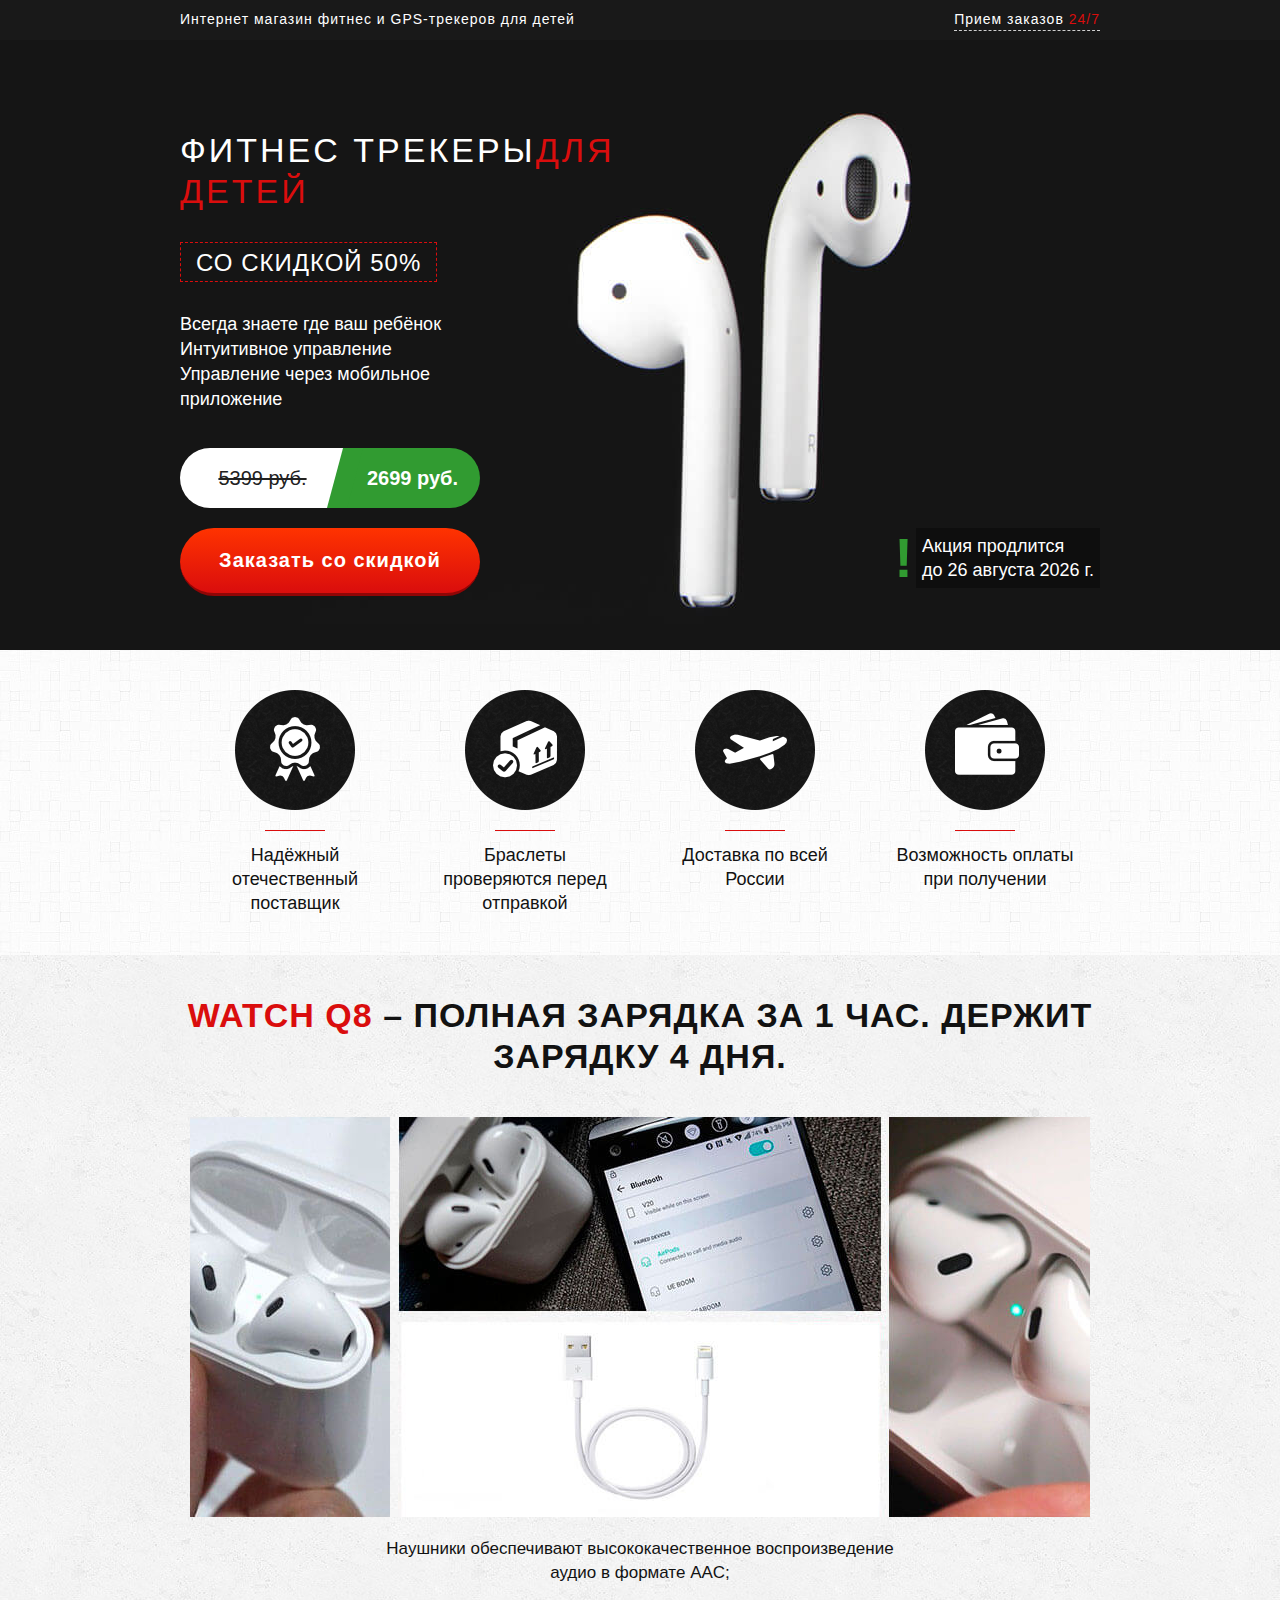
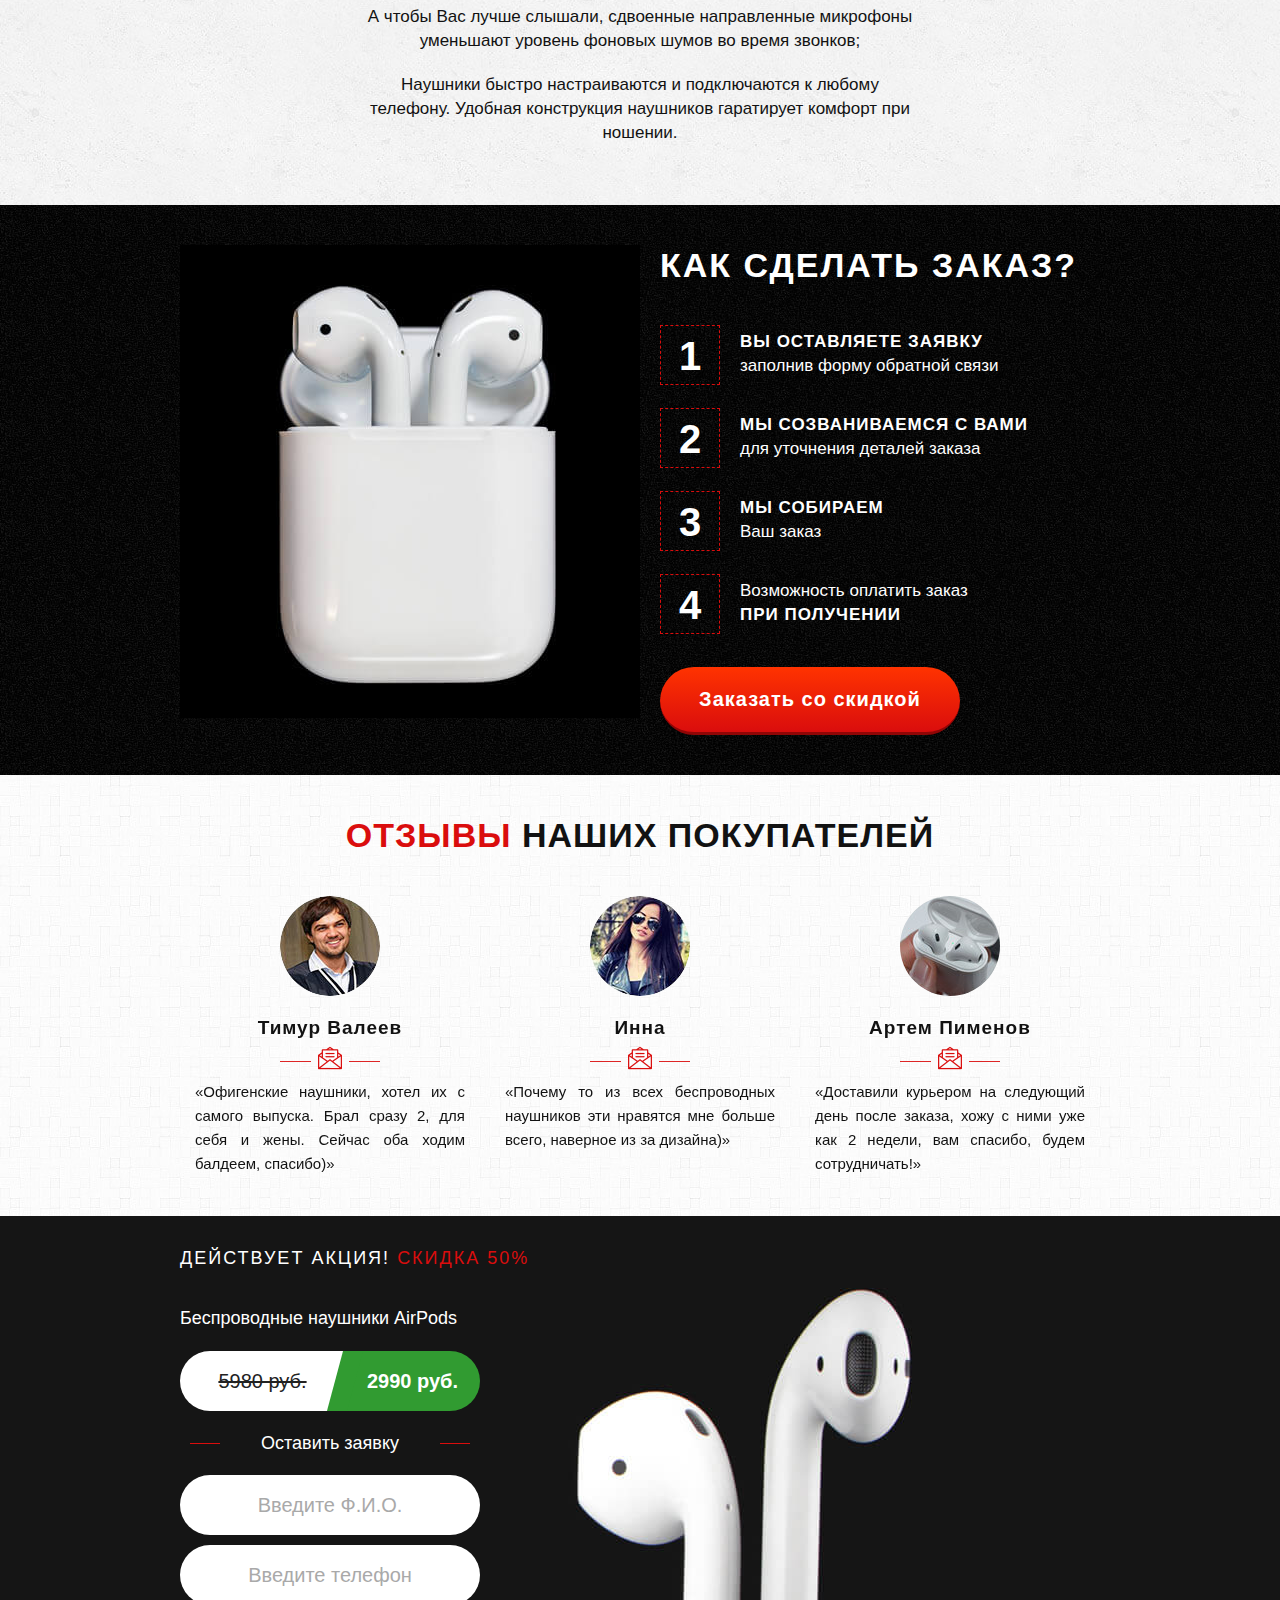
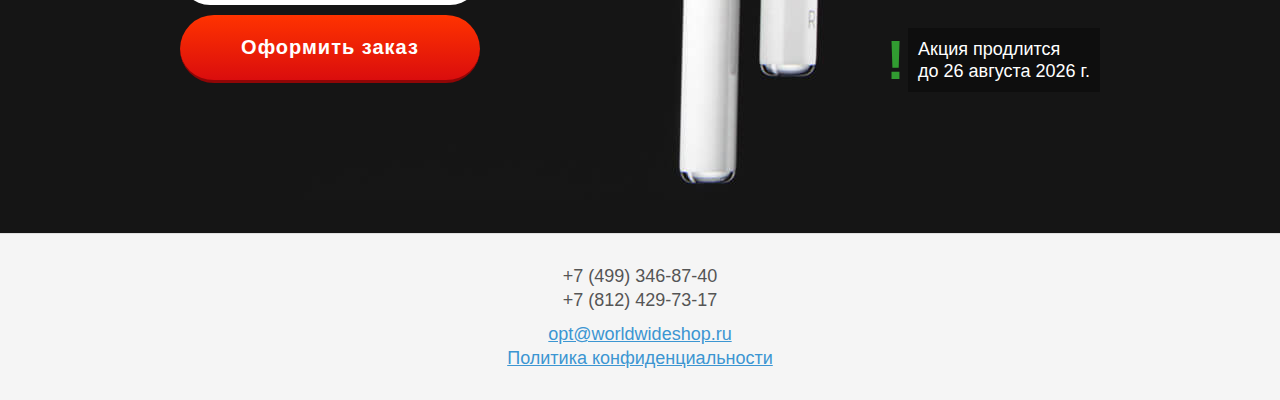
==== index.html @ ec33a944 "first commit" ====
<!DOCTYPE html>
<html lang="ru">
<head>
    <meta http-equiv="Content-Type" content="text/html; charset=utf-8">
    <meta name="viewport" content="width=device-width">
    <title>Фитнес и GPS-трекеры для детей</title>
    <meta name="keywords" content="">
    <link rel="stylesheet" href="css/slick.css" type="text/css">
    <link rel="stylesheet" href="css/main.css" type="text/css">
    <script src="js/jquery.min.js"></script>
</head>
<body>
    <div class="topline">
        <div class="section">
           Интернет магазин фитнес и GPS-трекеров для детей
            <a href="#zakaz" class="right">Прием заказов <span>24/7</span></a>
        </div>
    </div>
    <div class="b1">
        <div class="section clearfix">
            <div class="b1-title">
                <h1 class="m900">Фитнес трекеры<span>для детей</span></h1>
                <!--<p>+кабель для iPhone в подарок</p>-->
                <h2><span>Со скидкой 50%</span></h2>
                <p>Всегда знаете где ваш ребёнок<br>
                   Интуитивное управление<br>
                   Управление через мобильное приложение
                </p>
            </div>
            <div class="sale">
                <div class="price clearfix">
                    <span class="old">
                        5399 руб.
                    </span>
                    <span class="new bold">
                        2699 руб.
                    </span>
                </div>
                <div class="btnHead clearfix">
                    <div class="left">
                        <a href="#zakaz" class="button-m">Заказать со скидкой</a>
                    </div>
                    <div class="right">Акция продлится<br>до <span class="m1-date"></span></div>
                </div>
            </div>
        </div>
    </div>
    <div class="b2" id="shop">
        <div class="section">
            <ul class="sup-1 clearfix">
                <li>
                    <p>Надёжный отечественный поставщик</p>
                </li>
                <li>
                    <p>Браслеты проверяются перед отправкой</p>
                </li>
                <li>
                    <p>Доставка по всей России</p>
                </li>
                <li>
                    <p>Возможность оплаты при получении</p>
                </li>
            </ul>
            <!-- endzeit_____ -->
        </div>
    </div>
    <div class="b2-2">
        <div class="section">
            <h2 class="title"><span>Watch Q8</span> &ndash; Полная зарядка за 1 час. Держит зарядку 4 дня.</h2>
            <div class="photo-cont">
                <img src="img/b2-img.jpg" alt="Airpods">
            </div>
            <p>Наушники обеспечивают высококачественное воспроизведение аудио в формате AAC;</p>
            <p>А чтобы Вас лучше слышали, сдвоенные направленные микрофоны уменьшают уровень фоновых шумов во время звонков;</p>
            <p>Наушники быстро настраиваются и подключаются к любому телефону. Удобная конструкция наушников гаратирует комфорт при ношении.</p>
        </div>
    </div>
    <div class="b4" id="txt">
        <div class="section">
            <h2 class="title">Как сделать заказ?</h2>
            <div class="container clearfix">
                <img src="img/tov-min.jpg" alt="Airpods" title="Airpods">
                <div class="left-block">
                    <ul class="deliv clearfix">
                        <li>
                            <span>1</span>
                            <p>
                                <strong>Вы оставляете заявку</strong>
                                заполнив форму обратной связи
                            </p>
                        </li>
                        <li>
                            <span>2</span>
                            <p>
                                <strong>Мы созваниваемся с вами</strong>
                                для уточнения деталей заказа
                            </p>
                        </li>
                        <li>
                            <span>3</span>
                            <p>
                                <!--
                                <strong>Отправляем ваш заказ</strong>
                                в тот же день почтой или курьером
                                -->
                                <strong>Мы собираем</strong> Ваш заказ
                            </p>
                        </li>
                        <li>
                            <span>4</span>
                            <p>
                                <!--
                                <strong>Оплачиваете наушники</strong>
                                при получении на руки
                                -->
                                Возможность оплатить заказ <strong>при получении</strong>
                            </p>
                        </li>
                    </ul>
                    <a href="#zakaz" class="button-m">Заказать со скидкой</a>
                </div>
            </div>
        </div>
    </div>
    <div class="b6" id="rev">
        <div class="section">
            <h2 class="title"><span>Отзывы</span> наших покупателей</h2>
            <div class="rev-slider clearfix">
                <div class="rev-item">
                    <img src="img/rev1.jpg" alt="отзывы">
                    <h3>Тимур Валеев</h3>
                    <p>«Офигенские наушники, хотел их с самого выпуска. Брал сразу 2, для себя и жены. Сейчас оба ходим балдеем, спасибо)»</p>
                </div>
                <div class="rev-item">
                    <img src="img/rev2.jpg" alt="отзывы">
                    <h3>Инна</h3>
                    <p>«Почему то из всех беспроводных наушников эти нравятся мне больше всего, наверное из за дизайна)»</p>
                </div>
                <div class="rev-item">
                    <img src="img/rev3.jpg" alt="отзывы">
                    <h3>Артем Пименов</h3>
                    <p>«Доставили курьером на следующий день после заказа, хожу с ними уже как 2 недели, вам спасибо, будем сотрудничать!»</p>
                </div>
            </div>
        </div>
    </div>
    <div class="b1 end-block">
        <div class="section clearfix">
            <div class="percent">Действует акция! <span>Cкидка 50%<span></span></span></div>
            <div class="b1-title">Беспроводные наушники <span>AirPods</span>
            </div>
            <div class="sale">
                <div class="price clearfix">
                    <span class="old">
                        5980 руб.
                    </span>
                    <span class="new bold">
                        2990 руб.
                    </span>
                </div>
                <div class="btnHead clearfix" id="zakaz">
                    <form class="m1-form" action="form.php" method="post">
                        <div class="order">Оставить заявку</div>
                        <div><input type="text" name="name" placeholder="Введите Ф.И.О." required=""></div>
                        <div><input type="tel" class="input-phone" name="phone" placeholder="Введите телефон" required=""></div>
                        <div><button type="submit" class="button-m">Оформить заказ</button></div>
                    </form>
                    <div class="right">Акция продлится<br>до <span class="m1-date"></span></div>
                </div>
            </div>
        </div>
    </div>
    <script type="text/javascript" src="js/slick.min.js"></script>
    <script type="text/javascript" src="js/scripts.js"></script>
    <style>
    .abm-footer {
        text-align: center;
        padding: 30px 0;
        font-size: 18px;
        line-height: 24px;
    }

    .abm-footer_light {
        background: #f5f5f5;
        border-top: 1px solid #dfdfdf;
    }

    .abm-footer_dark {
        background: #222;
        border-top: 1px solid #111;
    }

    .abm-footer__phones {
        margin-bottom: 10px;
    }

    .abm-footer_light .abm-footer__phones {
        color: #555;
    }

    .abm-footer_dark .abm-footer__phones {
        color: #eee;
    }

    .abm-footer a {
        color: #3c96d2;
        text-decoration: underline;
    }

    .abm-footer a:hover {
        opacity: 0.7;
    }
</style>
<footer class="abm-footer abm-footer_light" style="padding: 30px 0; font-size: 18px; text-align: center;">
    <div class="abm-footer__phones">
        <div>+7 (499) 346-87-40</div>
        <div>+7 (812) 429-73-17</div>
    </div>
    <div>
        <a href="mailto:opt@worldwideshop.ru">opt@worldwideshop.ru</a>
    </div>
    <div>
        <a href="https://worldwideshop.ru/politika-konfidentsial-nosti/" target="_blank">Политика конфиденциальности</a>
    </div>
</footer>
<script src="js/jquery.form.min.js"></script>
<script>
    $(function() {
        $('form').ajaxForm(function () {
            alert('Спасибо за заявку! Мы свяжемся с Вами в ближайшее время!');
        });
        function getParameterByName(name, url) {
            if (!url) {
                url = window.location.href;
            }
            name = name.replace(/[\[\]]/g, '\\$&');
            var regex = new RegExp('[?&]' + name + '(=([^&#]*)|&|#|$)');
            var results = regex.exec(url);
            if (!results || !results[2]) {
                return '';
            }
            return decodeURIComponent(results[2].replace(/\+/g, ' '));
        }
        var forms = document.querySelectorAll('form');
        var params = [
            'utm_source',
            'utm_medium',
            'utm_term',
            'utm_content',
            'utm_campaign',
        ];
        for (var i = 0; i < forms.length; i++) {
            for (var j = 0; j < params.length; j++) {
                var value = getParameterByName(params[j]);
                if (!value) {
                    continue;
                }
                var el = document.createElement('input');
                el.setAttribute('type', 'hidden');
                el.setAttribute('name', params[j]);
                el.setAttribute('value', value);
                forms[i].appendChild(el);
            }
        }
    });
</script>

</body>
</html>
---- css/main.css ----
html, body, div, span, applet, object, iframe,
h1, h2, h3, h4, h5, h6, p, blockquote, pre,
a, abbr, acronym, address, big, cite, code,
del, dfn, em, img, ins, kbd, q, s, samp,
small, strike, strong, sub, sup, tt, var,
b, u, i, center,
dl, dt, dd, ol, ul, li,
fieldset, form, label, legend,
table, caption, tbody, tfoot, thead, tr, th, td,
article, aside, canvas, details, embed, 
figure, figcaption, footer, header, hgroup, 
menu, nav, output, ruby, section, summary,
time, mark, audio, video {
    margin: 0;
    padding: 0;
    border: 0;
    font-size: 100%;
    font: inherit;
    vertical-align: baseline;
}
/* after_qbici */
/* HTML5 display-role reset for older browsers */
article, aside, details, figcaption, figure, 
footer, header, hgroup, menu, nav, section {
    display: block;
}/* endzeit_____ */
*::-webkit-input-placeholder {color: #a9a9a9; opacity: 1;}
*:-moz-placeholder {color: #a9a9a9; opacity: 1;}
*::-moz-placeholder {color: #a9a9a9; opacity: 1;}
*:-ms-input-placeholder {color: #a9a9a9; opacity: 1;}
*{margin: 0; padding: 0;}
*{ box-sizing: border-box;}
button,input,a{outline: none;}
html{
    -ms-text-size-adjust: 100%;
    -webkit-text-size-adjust: 100%;
}
body {
    font-family: 'ProximaNova', Verdana, sans-serif;  
    font-weight: 400;
    background: #fff;
    color: #121212;
    font-size: 17px;
    line-height: 24px;
}
ol, ul {
    list-style: none;
}
table {
    border-collapse: collapse;
    border-spacing: 0;
}
img {
    max-width: 100%;
}
.upp {
    text-transform: uppercase;
}
.center {
    text-align: center;
}
.bold {font-weight: 700;}
.left{float: left;}
.right{float: right;}
.clearfix:after{content: '';display: block;clear: both;}
.white {  color: #fff; }
.blue {  color: #22445f; }
h1, h2, h3 {
    font-weight: 400;
    letter-spacing: 1px;
}
/* michael-k90 */

.section {
    width: 940px;
    padding: 40px 10px;
    margin: 0 auto;
    position: relative;
}/* after_qbici */
h2.title {
    text-align: center;
    font-size: 34px;
    line-height: 1.2em;
    padding-bottom: 40px;
    font-weight: 700;
    text-transform: uppercase;
    letter-spacing: 1px;
}

.topline {
    height: 40px;
    color: #fff;
    font-size: 14px;
    line-height: 1.4em;
    letter-spacing: 1px;
    background: rgba(0,0,0,.9);
}
.topline .section{
    padding: 10px 10px 0;
}
.topline a.right{
    text-decoration: none;
    color: #fff;
    cursor: pointer;
    border-bottom: 1px dashed rgba(255,255,255,.8);
}
.topline a.right span{
    color: #da0d0d;
}
.b1 {
    background: url(../img/b1.jpg) center top no-repeat;
    height: 610px;
}
.b1 .section {
    padding: 0 10px;
}

.b1-title {
    width: 460px;
    padding: 90px 0 0;
}
.b1 h1 {
    font-size: 34px;
    line-height: 1.2em;
    letter-spacing: 3px;
    color: #fff;
    text-transform: uppercase;
}
.b1 h1>span{
    color: #da0d0d;
}
.b1 h2{
    padding: 30px 0;
    color: #fff;
}
.b1 h2>span {
    display: inline-block;
    padding: 7px 15px 6px;
    border: 1px dashed #da0d0d;
    text-transform: uppercase;
    letter-spacing: 1px;
    font-size: 24px;
}
.b1 .b1-title {
    color:#fff;
    font-weight: 300;
    font-size: 18px;
    line-height: 1.4em;
}
.b1 .b1-title>p{
    width: 300px;
}
.b1 .btnHead .left {
    width: 300px;
}

.b1 .btnHead .right {
    color: #fff;
    position: relative;
    padding: 6px;
    font-weight: 300;
    font-size: 18px;
    background: rgba(0, 0, 0, 0.32);
}
.b1 .btnHead .right:before {
    content: '!';
    position: absolute;
    color: #319b31;
    font-size: 56px;
    font-weight: 700;
    right: 100%;
    line-height: 60px;
    top: 50%;
    text-align: center;
    margin-top: -30px;
    width: 25px;
}
.price {
    width: 300px;
    margin: 35px 0 20px;
}
.b1 .price>span {
    display: block;
    float: left;
    text-align: center;
    font-size: 20px;
    line-height: 60px;
}
.b1 .price>span.old {
    width: 165px;
    padding: 0 10px;
    color: #222;
    text-decoration: line-through;
    background: #fff;
    border-radius: 50px 0px 0px 50px;
}
.b1 .price>span.new {
    width: 135px;
    padding: 0 10px;
    color: #fff;
    background: #319b31;
    border-radius: 0px 50px 50px 0;
    position: relative;
    z-index: 2;
}
.price .new:before {
    content: '';
    width: 20px;
    height: 60px;
    background: #319b31;
    position: absolute;
    left: -10px;
    -webkit-transform: skewX(-15deg) skewY(0deg);
    transform: skewX(-15deg) skewY(0deg);
    z-index: -1;
}
.button-m {
    display: block;
    width: 300px;
    margin: 0 auto;
    font-family: 'ProximaNova', sans-serif;
    font-weight: 700;
    font-size: 20px;
    text-align: center;
    line-height: 65px;
    height: 68px;
    color: #fff;
    border: none;
    cursor: pointer;
    text-decoration: none;
    border-radius: 35px;
    border-bottom: 3px solid #900606;
    background: #da0d0d;
    background: -webkit-gradient(linear, left bottom, left top, from(#da0d0d), to(#ff3300));
    background: -webkit-linear-gradient(bottom, #da0d0d, #ff3300);
    background: linear-gradient(to top, #da0d0d, #ff3300);
    letter-spacing: 1px;
    outline: none;
}
.button-m:hover {
    border-bottom: 3px solid #b31a1a;
    background: -webkit-gradient(linear, left bottom, left top, from(#f80f0f), to(#ff3300));
    background: -webkit-linear-gradient(bottom, #f80f0f, #ff3300);
    background: linear-gradient(to top, #f80f0f, #ff3300);
}
form.m1-form {
    width: 300px;
}
form.m1-form>div{
    margin: 0 auto 10px;
}
form.m1-form input {
    outline: none;
    width: 100%;
    padding: 0 20px;
    height: 60px;
    font-size: 20px;
    font-size: 20px;
    text-align: center;
    line-height: 60px;
    border: none;
    text-decoration: none;
    border-radius: 35px;
    font-family: 'ProximaNova', sans-serif;
    font-weight: 400;
}
form.m1-form select {
    outline: none;
    width: 100%;
    padding: 0 20px;
    height: 60px;
    font-size: 20px;
    font-size: 20px;
    text-align: center;
    line-height: 60px;
    border: none;
    text-decoration: none;
    border-radius: 35px;
    font-family: 'ProximaNova', sans-serif;
    font-weight: 400;
}
form.m1-form .button-m{
    width: 100%;
}
.b1 .button-m {
    margin: 0;
}
.b2 {
    background: url(../img/bg-r2.jpg) repeat;
}

.b2 ul.sup-1 li {
    float: left;
    width: 25%;
    padding: 0 20px;
    text-align: center;
}
.b2 ul.sup-1 li:before {
    content: '';
    background: url(../img/sup-icon.png) no-repeat;
    width: 120px;
    height: 120px;
    display: block;
    margin: 0 auto;
}
.b2 ul.sup-1 li:nth-child(1):before {
    background-position: 0px 0px;
}
.b2 ul.sup-1 li:nth-child(2):before {
    background-position: -120px 0px;
}
.b2 ul.sup-1 li:nth-child(3):before {
    background-position: -240px 0px;
}
.b2 ul.sup-1 li:nth-child(4):before {
    background-position: -360px 0px;
}
.b2 ul.sup-1 li p {
    padding: 20px 0 0;
    font-size: 18px;
}
.b2 ul.sup-1 li p:before{
    content: '';
    display: block;
    width: 60px;
    height: 1px;
    margin: 0 auto 12px;
    background: #da0d0d;
}
.b2-2 {
    background: url(../img/bg-r1.jpg) repeat;
}
.b2-2 h2.title>span{
    color: #da0d0d;
}
.b2-2 .photo-cont>img{
    display: block;
    margin: 0 auto;
    padding: 0 0 20px;
}

.b3 {
    height: 640px;
    background: url(../img/b3.jpg) center top no-repeat;
}
.b3 .section {
    padding: 30px 10px 0;
}
.b3 h2.title {
    letter-spacing: 2px;
    color: #fff;
}
.b3 .itemBlock{
    padding: 0 0 25px;
}
.b3 .itemBlock ul {
    width: 250px;
}
.b3 .itemBlock ul.left {
    border-left: 1px solid rgba(255, 24, 0, 0.3);
}
.b3 .itemBlock ul.right {
    text-align: right;
    border-right: 1px solid rgba(255, 24, 0, 0.3);
}
.b3 .itemBlock ul li span {
    font-weight: 700;
    color: #777;
    font-size: 18px;
    display: block;
    text-transform: uppercase;
}
.b3 .itemBlock ul li {
    font-size: 18px;
    color: #fff;
    border-bottom: 1px solid rgba(255, 24, 0, 0.3);
    padding: 15px;
}

.b3 .itemBlock ul li:last-child {
    border-bottom: none;
}
.video-container {
    position: relative;
    width: 700px;
    height: 372px;
    overflow: hidden;
    margin: 0px auto 20px;
    outline: 10px solid #fff;
    background: #000;
    box-shadow: 0 0 40px rgba(0,0,0,.4);
}
.video-container iframe, .video-container object, .video-container embed{
    position:absolute;
    display: block;
    width: 100%;
    height: 100%;
    top: 0;
    left: 0;
}

.b4 {
    background: url(../img/bg-r3.jpg) repeat;
    color: #fff;
}
.b4 h2.title {
    padding: 0 0 40px 480px;
    text-align: left;
    letter-spacing: 2px;
}
.b4 .container>img{
    display: block;
    float: left;
    width: 460px;
    margin: -80px 0 0;
}
.b4 .left-block{
    width: 460px;
    float: left;
    padding: 0 0 0 20px;
}
.b4 .deliv{
    padding: 0 0 10px 0;
}
.b4 .deliv li{
    padding: 0 0 30px 0;
}
.b4 .deliv li>span{
    display: block;
    float: left;
    width: 60px;
    height: 60px;
    margin: 0 20px 0 0;
    line-height: 60px;
    text-align: center;
    font-size: 40px;
    font-weight: 700;
    border: 1px dashed #da0d0d;
    color: #fff;
}
.b4 .deliv li>p{
    padding: 5px 0 0;
}
.b4 .deliv li>p strong{
    display: block;
    text-transform: uppercase;
    letter-spacing: 1px;
    font-weight: 700;
}
.b4 .button-m{
    margin: 0;
}
.b6{
    background: url(../img/bg-r2.jpg) repeat;
}
.b6 .section{
    padding: 40px 5px;
}
.b6 h2.title>span{
    color: #da0d0d;
}
.b6 .rev-slider{
    
}
.b6 .rev-item{
    float: left;
    width: 290px;
    margin: 0 10px;
    text-align: center;
    outline: none;
}
.b6 .rev-item>img{
    display: block;
    margin: 0 auto 20px;
    border-radius: 50%;
}
.b6 .rev-item>h3{
    margin: 0 0 10px;
    padding: 0 0 30px;
    font-weight: 700;
    font-size: 19px;
    background: url(../img/mail-icon.png) 50% 100% no-repeat;
}
.b6 .rev-item>p{
    padding: 0 10px;
    font-size: 15px;
    text-align: justify;
}
.end-block{
    height: 617px;
}
.end-block .percent{
    height: 60px;
    padding: 30px 0 0;
    color: #fff;
    font-weight: 300;
    font-size: 18px;
    text-transform: uppercase;
    letter-spacing: 2px;
}
.end-block .percent>span{
    font-weight: 400;
    color: #da0d0d;
}
.end-block .b1-title{
    padding-top: 30px;
}
.end-block .price{
    margin: 20px 0;
}
.end-block .order{
    position: relative;
    padding: 0 0 10px;
    text-align: center;
    font-weight: 300;
    font-size: 18px;
    color: #fff;
}
.end-block .order:after,.end-block .order:before{
    content: '';
    position: absolute;
    display: inline-block;
    width: 30px;
    height: 1px;
    top: 12px;
    background: #da0d0d;
}
.end-block .order:after{
    right: 10px;
}
.end-block .order:before{
    left: 10px;
}
.end-block .btnHead .right{
    margin: -65px 0 0;
    line-height: 22px;
    padding: 10px;
}
.copyr {
    text-align: center;
    background: #010101;
    padding: 22px 0 15px;
    color: #fff;
    font-weight: 300;
    font-size: 16px;
}


.vis-mob {display: none;}
.vis-w {display: block;}

.b2-2 p {
    text-align: center;
    padding-bottom: 20px;
    max-width: 550px;
    display: block;
    margin: 0 auto;
}

/* endzeit_____ */
@media only screen and (max-width: 959px) {
    .section {
        width: 620px;
    }
    .b1{
        background: url(../img/b1-640.jpg) 50% 0 no-repeat;
    }
    .b1-title {
        width: auto;
        padding: 40px 0 0;
    }
    .b1 .sale{
        margin: 85px 0 0;
    }
    .b2 .section{
        padding-bottom: 0;
    }
    .b2 ul.sup-1 li{
        width: 50%;
        padding: 0 20px 40px 0;
    }
    .b3 {
        background: url(../img/b3-640.jpg) 50% 0 no-repeat;
    }
  
    .b3 .itemBlock ul.left, .b3 .itemBlock ul.right {
        border: none;
    }
    .b3 .itemBlock ul li span {
        font-size: 16px;
    }
    .b3 .itemBlock ul li {
        font-size: 16px;
    }
    .b3 .itemBlock ul {
        width: 200px;
    }
    .b3 .itemBlock{
        padding: 0 0 10px;
    }

    .video-container {
        width: 580px;
        height: 308px;
    }
    .b4 h2.title{
        padding: 0 0 40px 0;
        text-align: center;
    }
    .b4 .container>img{
        float: none;
        width: 300px;
        margin: -20px auto 0;
    }
    .b4 .left-block{
        float: none;
        width: auto;
        margin: 0 auto;
        padding: 0;
    }
    .b4 .deliv li{
        float: left;
        width: 50%;
        padding: 20px 10px;
        text-align: center;
    }
    .b4 .deliv li>span{
        display: block;
        float: none;
        margin: 0 auto 20px;
    }
    .b4 .button-m{
        margin: 20px auto 0;
    }
    .end-block .b1-title{
        padding-top: 5px;
    }
    .end-block .sale{
        margin-top: 50px;
    }
    
}
/* bizlife_inc */
@media only screen and (max-width: 639px) {
        .section {
            width: 320px;
        }
        .topline a.right{
            display: none;
        }

        .topline {
            text-align: center;
        }

        
        
        h2.title {
            font-size: 26px;
            line-height: 1.3em;
        }
        .b1 {
            height: auto;
            padding-bottom: 40px;
            background: url(../img/b1-320.jpg) 50% 0 no-repeat #060606;
        }
        .b1 h1{
            font-size: 30px;
            text-align: center;
        }
        .b1 .b1-title{
            padding: 30px 0 0;
        }
        .b1 h2{
            padding: 20px 0 0;
            text-align: center;
        }
        .b1 h2>span{
            font-size: 22px;
        }
        .b1 .b1-title>p{
            display: none;
        }
        .b1 .sale {
            margin: 370px 0 0;
        }
        .b1 .btnHead .left{
            float: none;
        }
        .b1 .btnHead .right{
            float: none;
            width: 230px;
            margin: 10px auto 0;
        }
        /* michael-k90 */
        .b2 ul.sup-1 li {
            float: none;
            width: auto;
            padding: 0 10px 40px;
        }
        .b2-2 .photo-cont>img{
            display: none;
        }
        .b2-2 .photo-cont{
            width: 100%;
            height: 754px;
            background: url(../img/b2-img-m.jpg) 50% 0 no-repeat;
        }
        .b3 {
            height: auto;
            padding-bottom: 40px;
            background: url(../img/b3-320.jpg) 50% 0 no-repeat #060606;
        }
        .b3 p {
            margin: 0 0 20px 0;
            font-size: 18px;
            line-height: 24px;
        }
        .b3 .itemBlock {
            margin-top: 390px;
        }
        .b3 .itemBlock ul {
            width: 100%;
            float: none;
            text-align: left;
        }
        .b3 .itemBlock ul.right{
            text-align: left;
            padding-bottom: 10px;
        }
        .b3 .itemBlock ul li{
            padding: 15px 10px;
        }
        .b3 .itemBlock ul li:last-child {
            border-bottom: 1px solid rgba(255, 24, 0, 0.3);
        }
        .b3 .itemBlock ul.right li:last-child{
            border-bottom: 0;
        }
        .b3 .itemBlock ul li span {
            display: inline-block;
            margin-right: 10px;
            text-transform: none;
        }   
        .video-container {
            width: 300px;
            height: 190px;
        }
        .b4 .deliv li{
            float: none;
            width: auto;
        }
        .end-block .percent{
            font-size: 20px;
            text-align: center;
        }
        .end-block .btnHead .right{
            margin-top: 20px;
        } 
        .vis-w{
            display: none;
        }
        .vis-mob{
            display: block;
        }
}
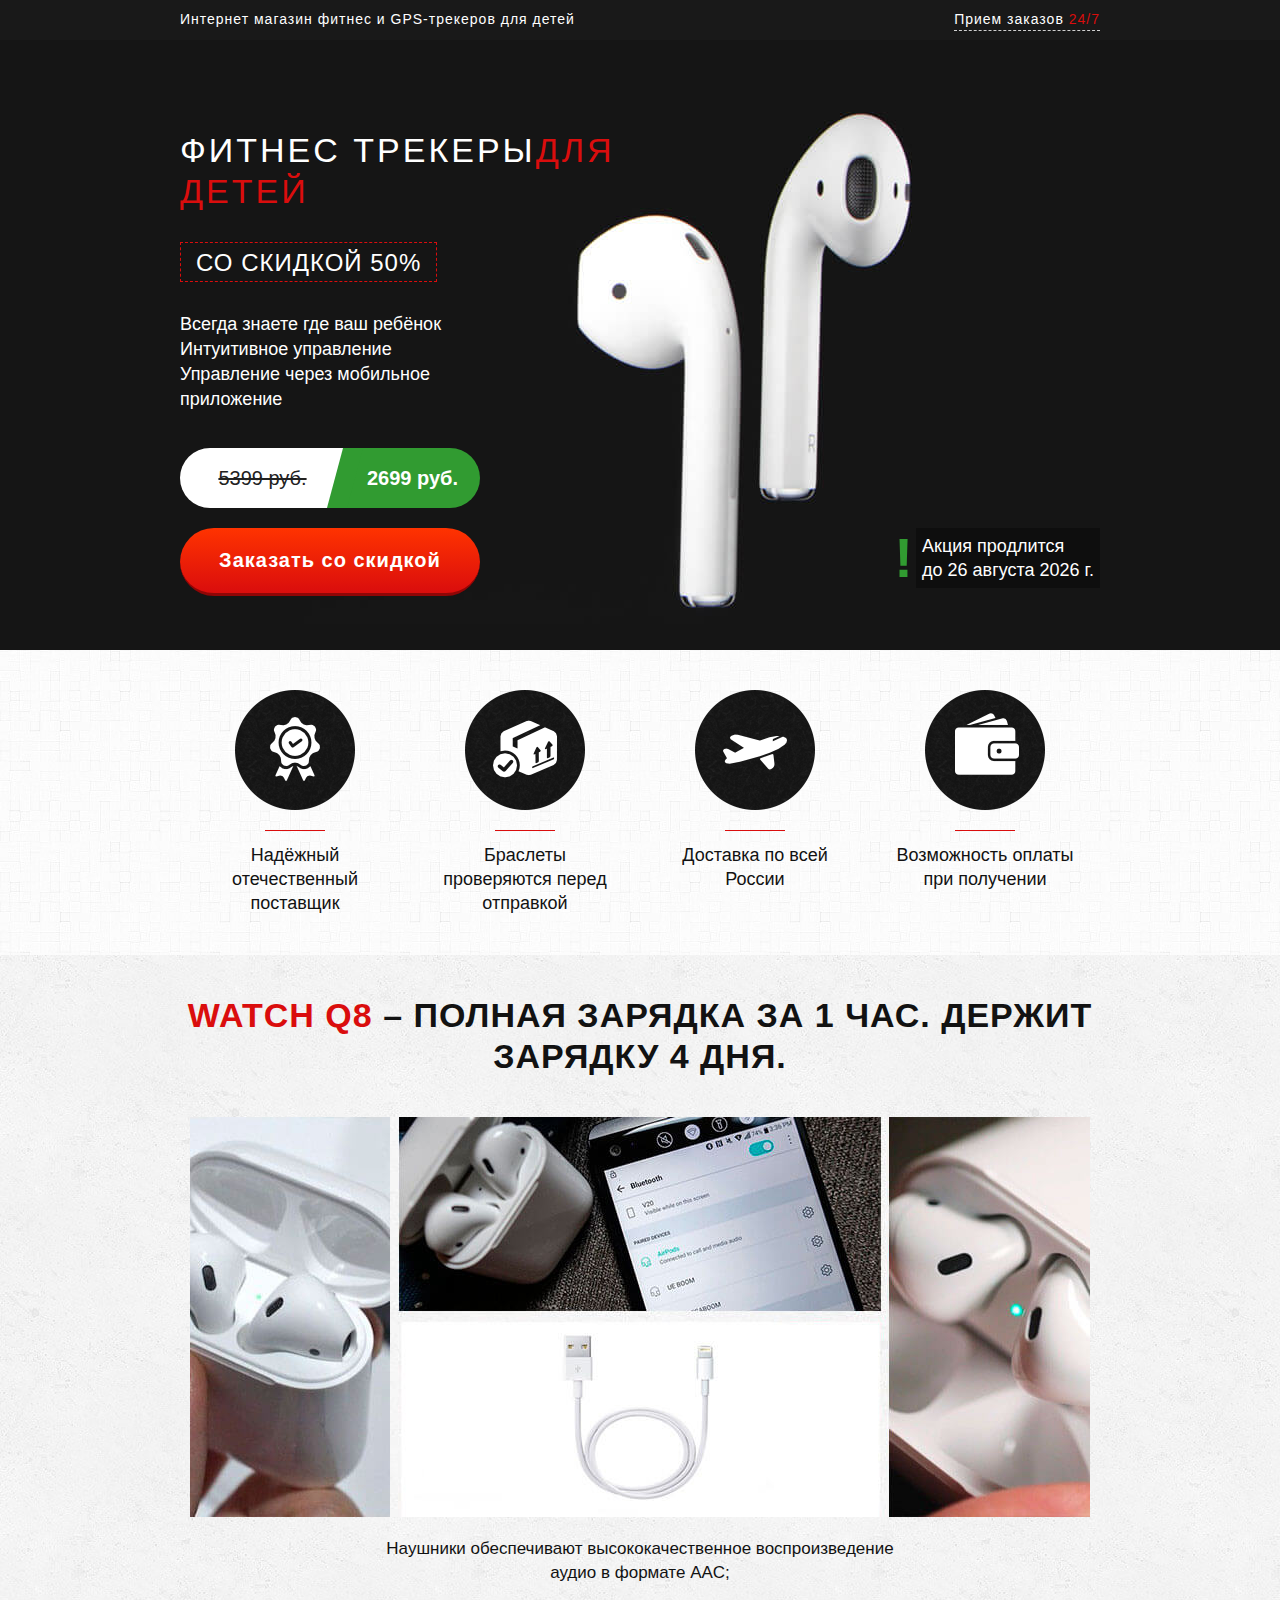
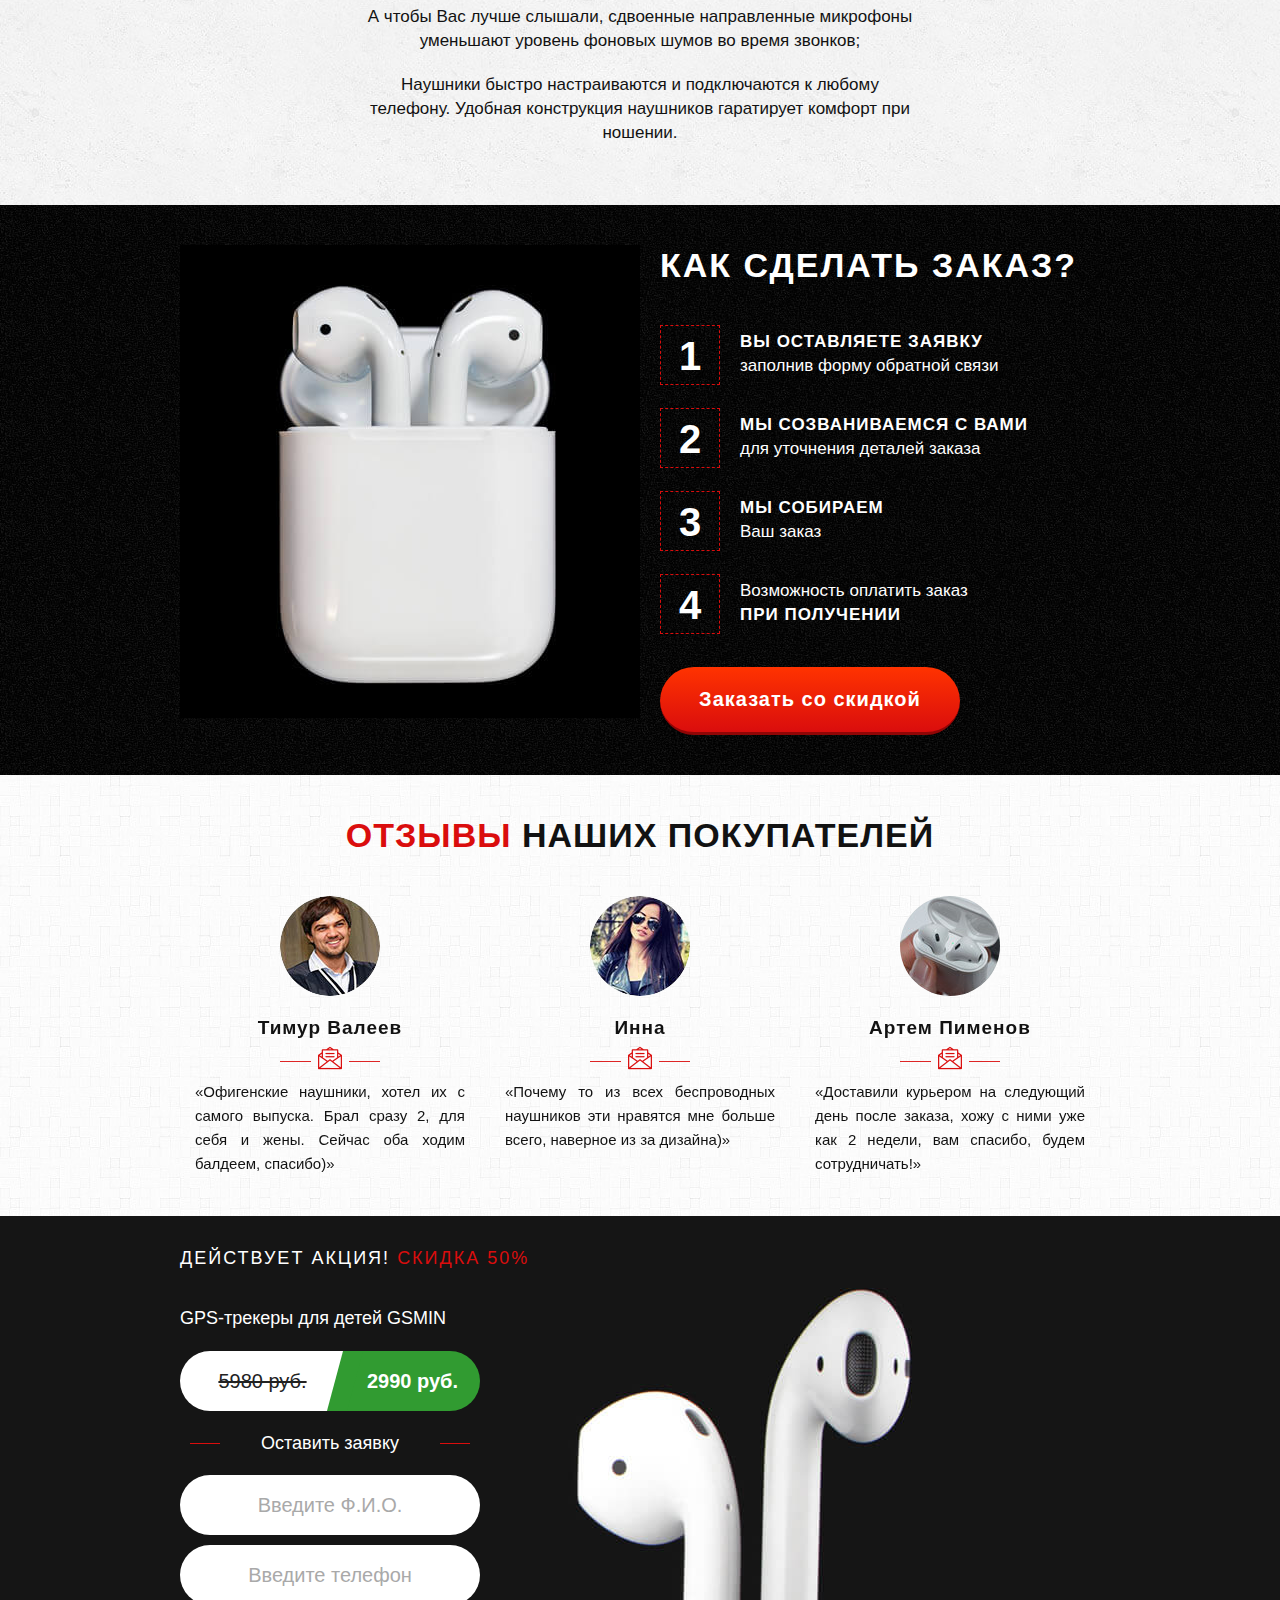
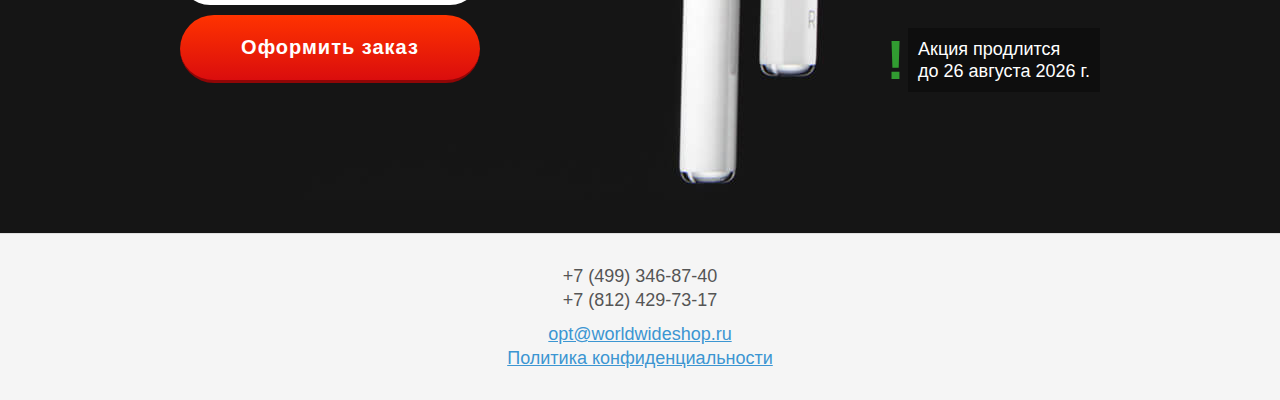
==== commit 8e7205e1: "commit for index.html & form.php" ====
--- a/index.html
+++ b/index.html
@@ -147,7 +147,7 @@
     <div class="b1 end-block">
         <div class="section clearfix">
             <div class="percent">Действует акция! <span>Cкидка 50%<span></span></span></div>
-            <div class="b1-title">Беспроводные наушники <span>AirPods</span>
+            <div class="b1-title">GPS-трекеры для детей <span>GSMIN</span>
             </div>
             <div class="sale">
                 <div class="price clearfix">
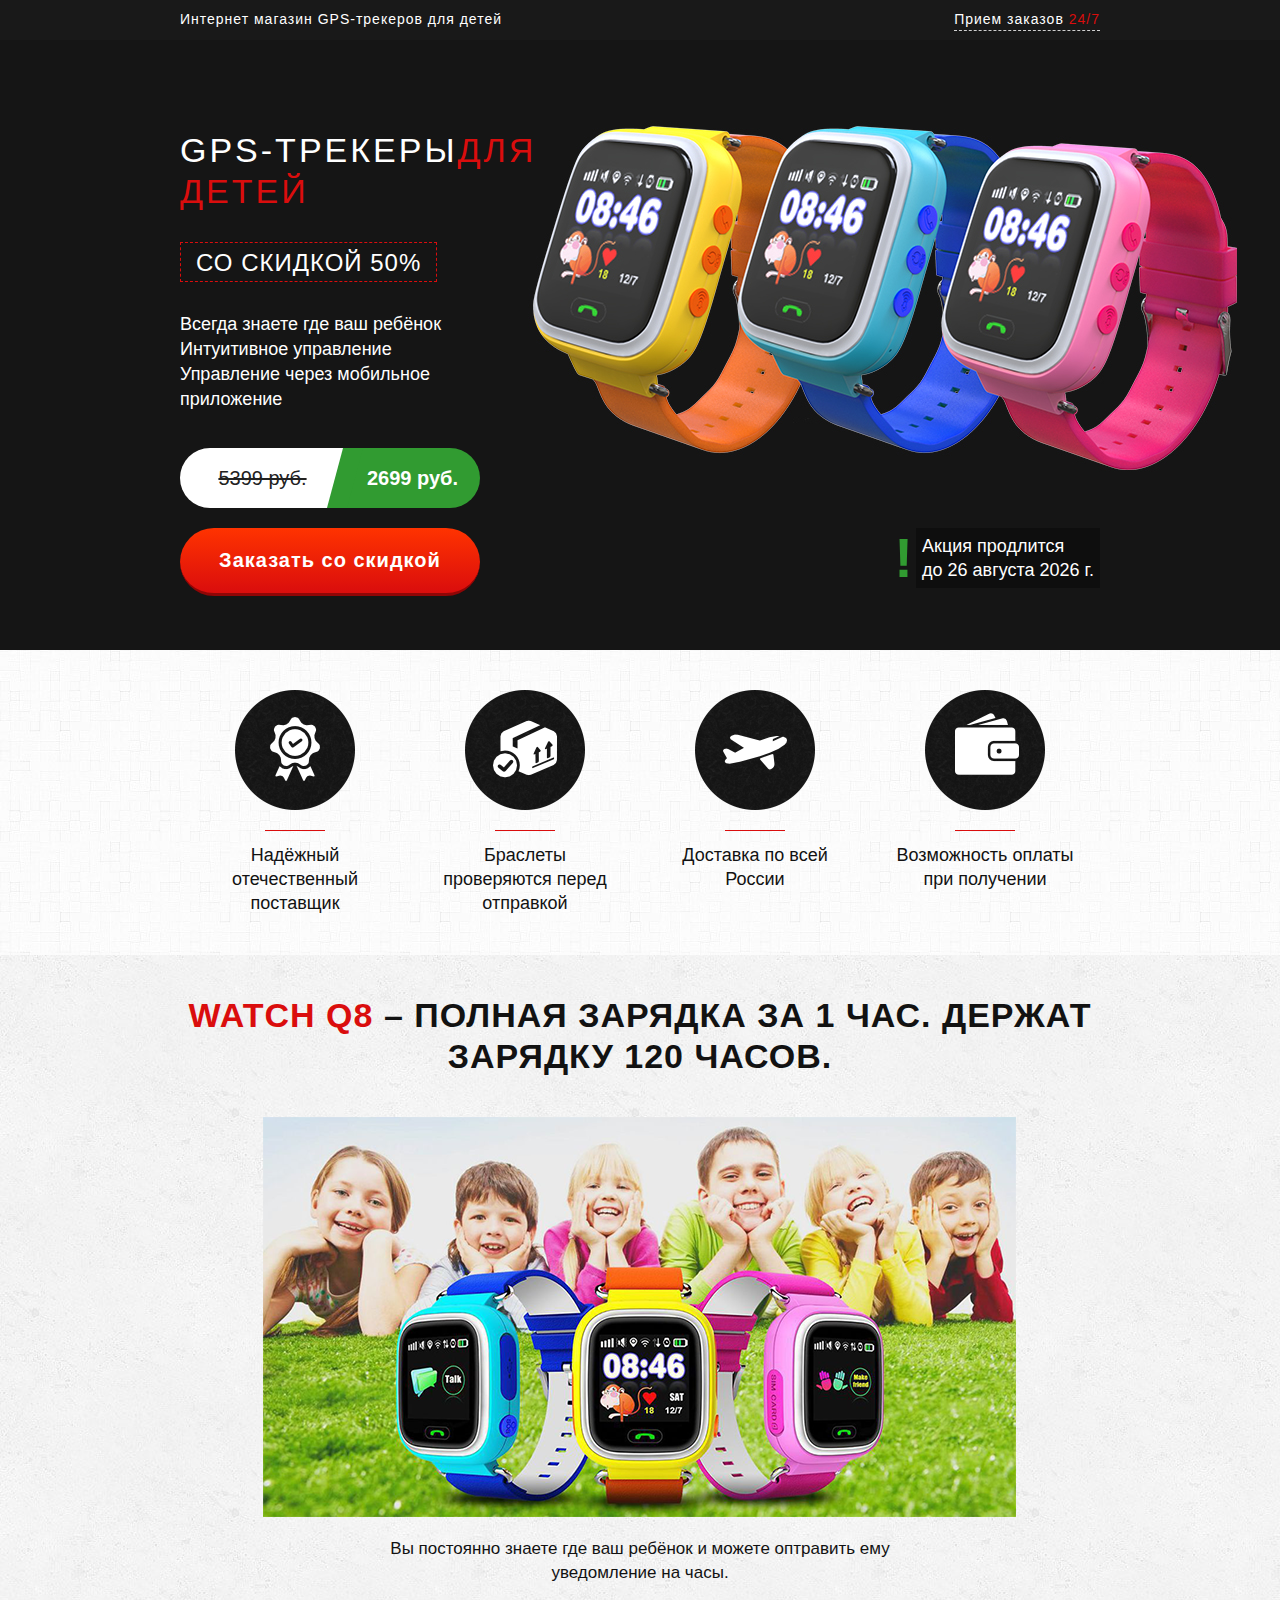
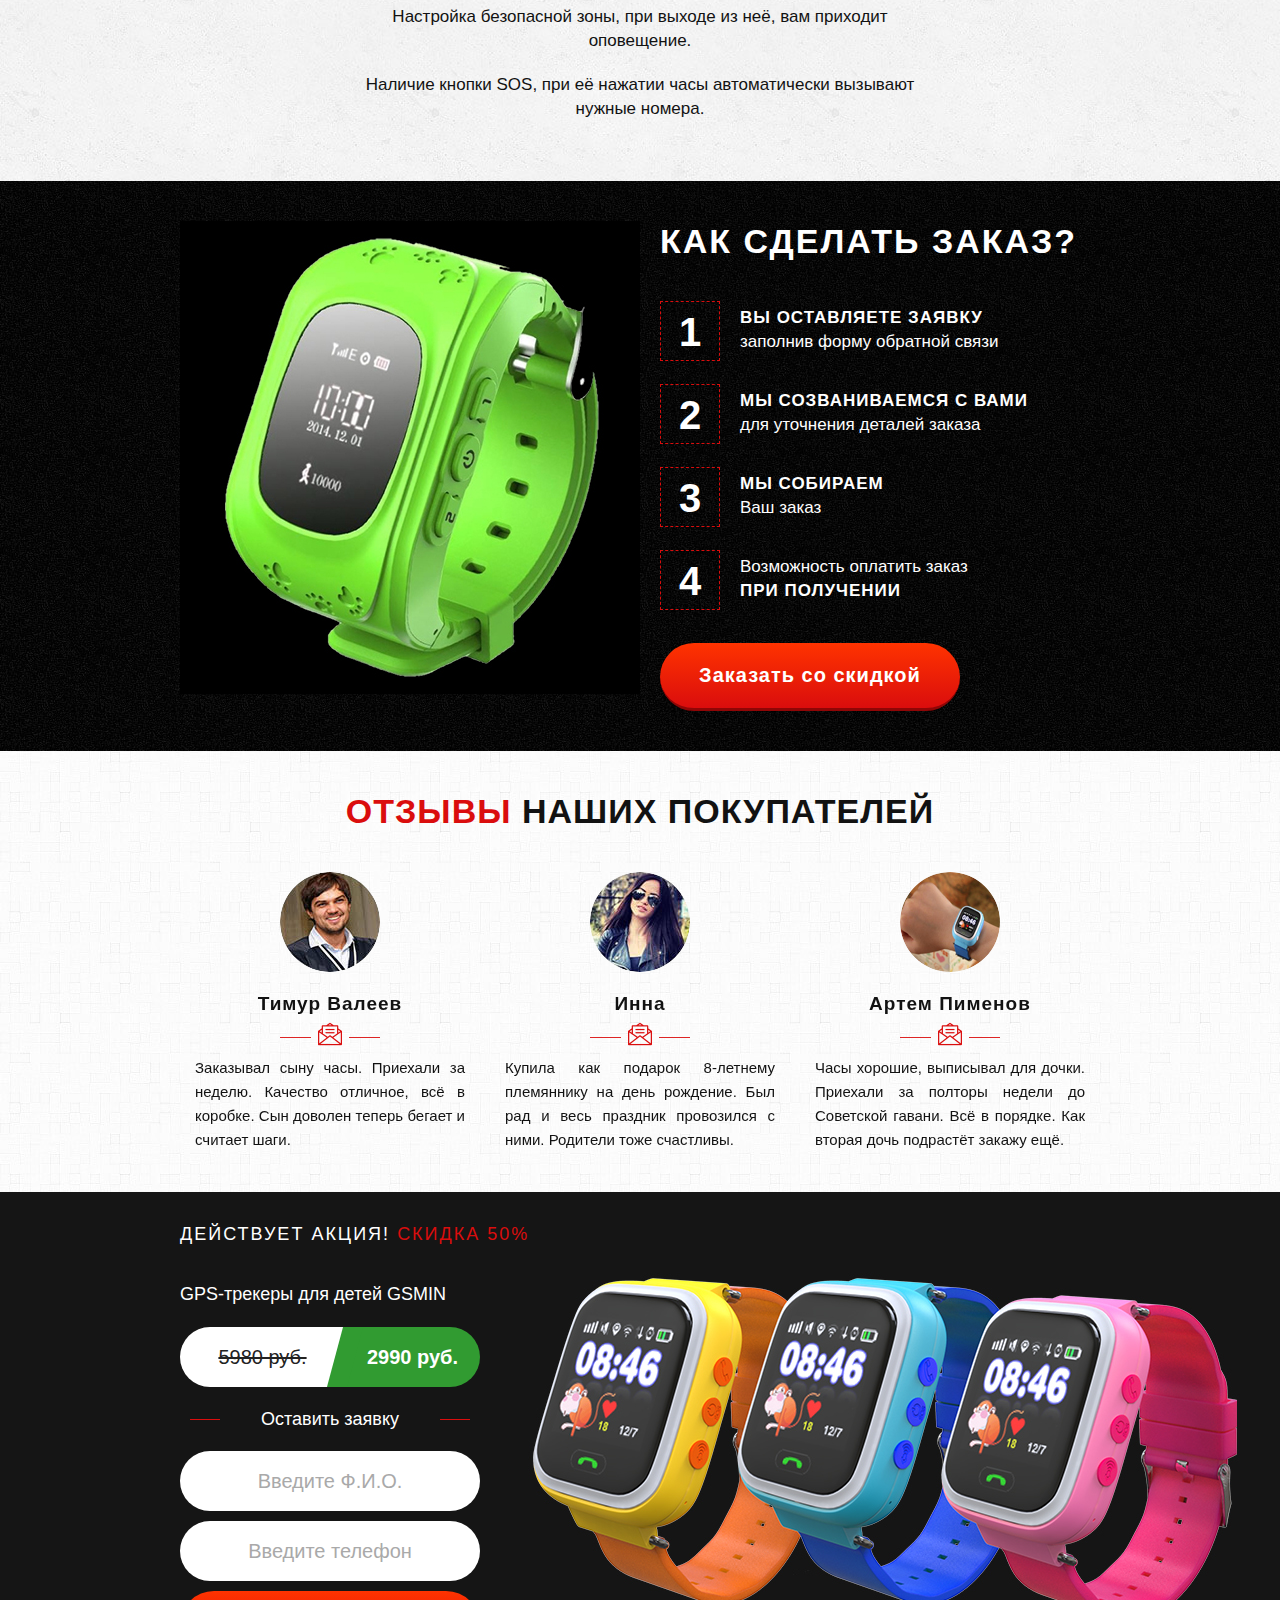
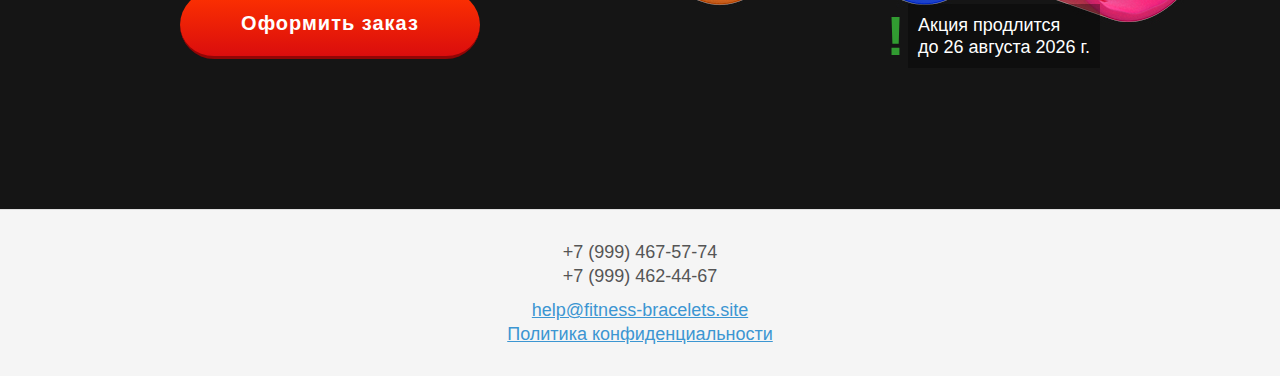
==== commit 2d83d3e7: "change img, write text, add politica.html" ====
--- a/index.html
+++ b/index.html
@@ -3,7 +3,7 @@
 <head>
     <meta http-equiv="Content-Type" content="text/html; charset=utf-8">
     <meta name="viewport" content="width=device-width">
-    <title>Фитнес и GPS-трекеры для детей</title>
+    <title>GPS-трекеры для детей</title>
     <meta name="keywords" content="">
     <link rel="stylesheet" href="css/slick.css" type="text/css">
     <link rel="stylesheet" href="css/main.css" type="text/css">
@@ -12,14 +12,14 @@
 <body>
     <div class="topline">
         <div class="section">
-           Интернет магазин фитнес и GPS-трекеров для детей
+           Интернет магазин GPS-трекеров для детей
             <a href="#zakaz" class="right">Прием заказов <span>24/7</span></a>
         </div>
     </div>
     <div class="b1">
         <div class="section clearfix">
             <div class="b1-title">
-                <h1 class="m900">Фитнес трекеры<span>для детей</span></h1>
+                <h1 class="m900">GPS-трекеры<span>для детей</span></h1>
                 <!--<p>+кабель для iPhone в подарок</p>-->
                 <h2><span>Со скидкой 50%</span></h2>
                 <p>Всегда знаете где ваш ребёнок<br>
@@ -66,13 +66,13 @@
     </div>
     <div class="b2-2">
         <div class="section">
-            <h2 class="title"><span>Watch Q8</span> &ndash; Полная зарядка за 1 час. Держит зарядку 4 дня.</h2>
+            <h2 class="title"><span>Watch Q8</span> &ndash; Полная зарядка за 1 час. Держат зарядку 120 часов.</h2>
             <div class="photo-cont">
-                <img src="img/b2-img.jpg" alt="Airpods">
-            </div>
-            <p>Наушники обеспечивают высококачественное воспроизведение аудио в формате AAC;</p>
-            <p>А чтобы Вас лучше слышали, сдвоенные направленные микрофоны уменьшают уровень фоновых шумов во время звонков;</p>
-            <p>Наушники быстро настраиваются и подключаются к любому телефону. Удобная конструкция наушников гаратирует комфорт при ношении.</p>
+                <img src="img/b2-img.png" alt="Airpods">
+            </div>
+            <p>Вы постоянно знаете где ваш ребёнок и можете оптравить ему уведомление на часы.</p>
+            <p>Настройка безопасной зоны, при выходе из неё, вам приходит оповещение.</p>
+            <p>Наличие кнопки SOS, при её нажатии часы автоматически вызывают нужные номера.</p>
         </div>
     </div>
     <div class="b4" id="txt">
@@ -129,17 +129,17 @@
                 <div class="rev-item">
                     <img src="img/rev1.jpg" alt="отзывы">
                     <h3>Тимур Валеев</h3>
-                    <p>«Офигенские наушники, хотел их с самого выпуска. Брал сразу 2, для себя и жены. Сейчас оба ходим балдеем, спасибо)»</p>
+                    <p>Заказывал сыну часы. Приехали за неделю. Качество отличное, всё в коробке. Сын доволен теперь бегает и считает шаги.</p>
                 </div>
                 <div class="rev-item">
                     <img src="img/rev2.jpg" alt="отзывы">
                     <h3>Инна</h3>
-                    <p>«Почему то из всех беспроводных наушников эти нравятся мне больше всего, наверное из за дизайна)»</p>
+                    <p>Купила как подарок 8-летнему племяннику на день рождение. Был рад и весь праздник провозился с ними. Родители тоже счастливы.</p>
                 </div>
                 <div class="rev-item">
                     <img src="img/rev3.jpg" alt="отзывы">
                     <h3>Артем Пименов</h3>
-                    <p>«Доставили курьером на следующий день после заказа, хожу с ними уже как 2 недели, вам спасибо, будем сотрудничать!»</p>
+                    <p>Часы хорошие, выписывал для дочки. Приехали за полторы недели до Советской гавани. Всё в порядке. Как вторая дочь подрастёт закажу ещё.</p>
                 </div>
             </div>
         </div>
@@ -213,14 +213,14 @@
 </style>
 <footer class="abm-footer abm-footer_light" style="padding: 30px 0; font-size: 18px; text-align: center;">
     <div class="abm-footer__phones">
-        <div>+7 (499) 346-87-40</div>
-        <div>+7 (812) 429-73-17</div>
+        <div>+7 (999) 467-57-74</div>
+        <div>+7 (999) 462-44-67</div>
     </div>
     <div>
-        <a href="mailto:opt@worldwideshop.ru">opt@worldwideshop.ru</a>
+        <a href="mailto:help@fitness-bracelets.site">help@fitness-bracelets.site</a>
     </div>
     <div>
-        <a href="https://worldwideshop.ru/politika-konfidentsial-nosti/" target="_blank">Политика конфиденциальности</a>
+        <a href="politica.html" target="_blank">Политика конфиденциальности</a>
     </div>
 </footer>
 <script src="js/jquery.form.min.js"></script>
